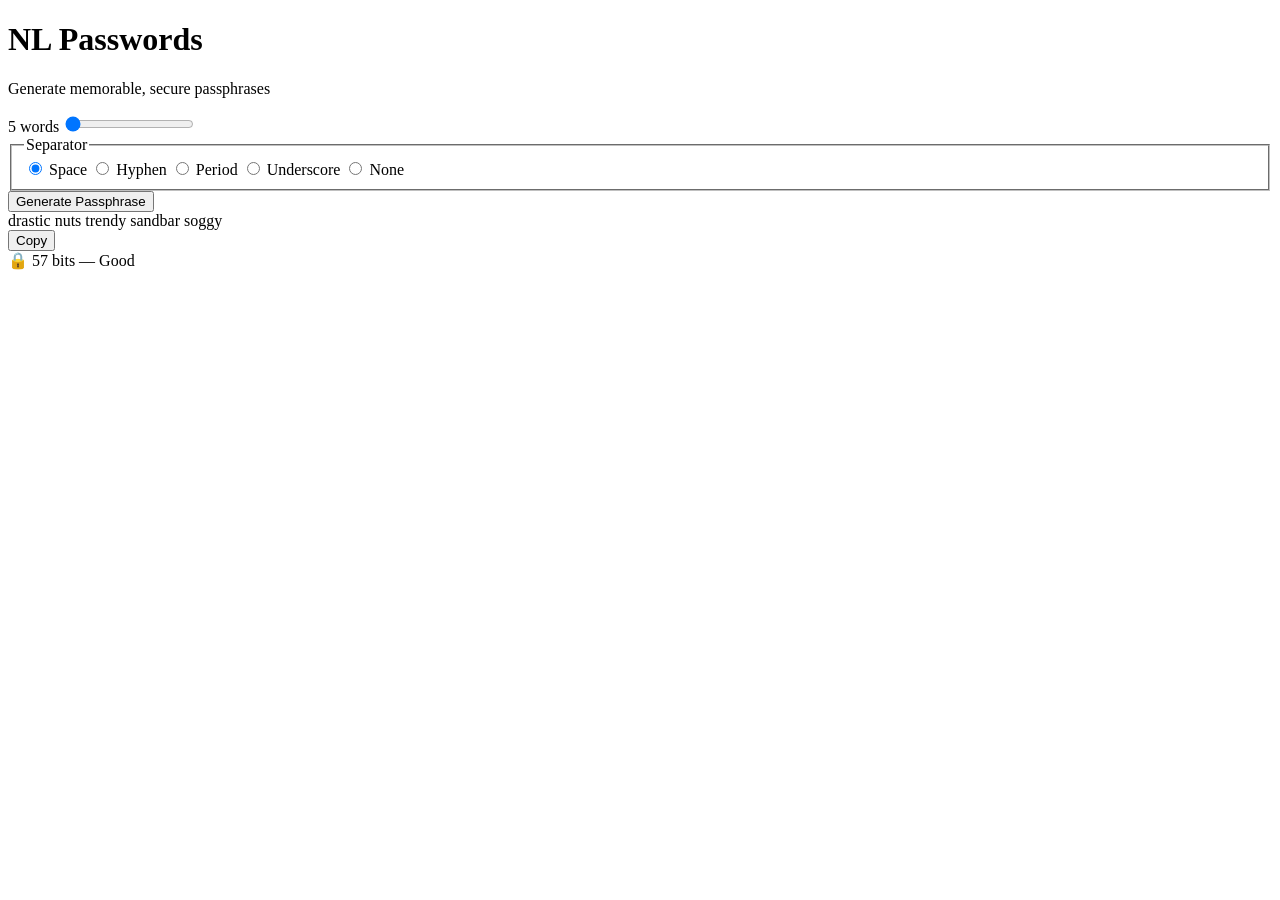
==== src/index.html @ f70224d8 "Add page markup for src/index.html with full UI structure Co-Authored-By: Claude Opus 4.6 <noreply@a" ====
<!DOCTYPE html>
<html lang="en">
<head>
  <meta charset="UTF-8">
  <meta name="viewport" content="width=device-width, initial-scale=1.0">
  <title>NL Passwords — Memorable Passphrase Generator</title>
  <link rel="stylesheet" href="style.css">
</head>
<body>
  <main class="card">
    <h1>NL Passwords</h1>
    <p class="tagline">Generate memorable, secure passphrases</p>

    <div class="control-group">
      <label for="word-count" id="word-count-label">5 words</label>
      <input type="range" id="word-count" min="5" max="10" value="5">
    </div>

    <fieldset class="separator-picker">
      <legend>Separator</legend>
      <label><input type="radio" name="separator" value=" " checked> Space</label>
      <label><input type="radio" name="separator" value="-"> Hyphen</label>
      <label><input type="radio" name="separator" value="."> Period</label>
      <label><input type="radio" name="separator" value="_"> Underscore</label>
      <label><input type="radio" name="separator" value=""> None</label>
    </fieldset>

    <button id="generate-btn" type="button">Generate Passphrase</button>

    <div id="passphrase-display" aria-live="polite"></div>

    <div class="copy-row">
      <button id="copy-btn" type="button">Copy</button>
      <span id="copy-feedback" aria-live="polite"></span>
    </div>

    <div id="entropy-display" class="entropy"></div>
  </main>

  <script src="words.js"></script>
  <script src="app.js"></script>
</body>
</html>
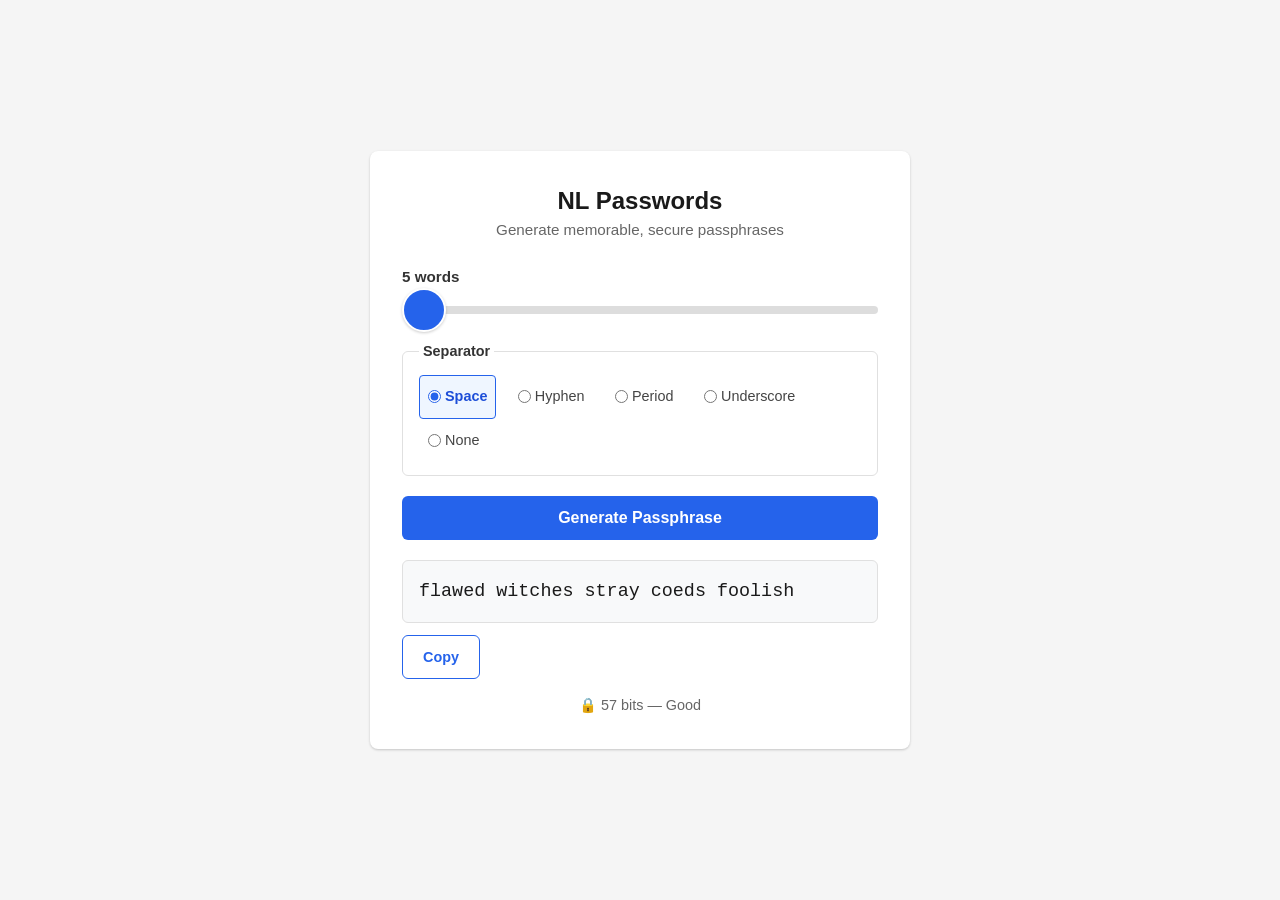
==== commit 23181dbf: "Enforce light-only color scheme (no dark mode for v1) Add color-scheme: light to :root in CSS and <m" ====
--- a/src/index.html
+++ b/src/index.html
@@ -3,6 +3,7 @@
 <head>
   <meta charset="UTF-8">
   <meta name="viewport" content="width=device-width, initial-scale=1.0">
+  <meta name="color-scheme" content="light">
   <title>NL Passwords — Memorable Passphrase Generator</title>
   <link rel="stylesheet" href="style.css">
 </head>
--- a/src/style.css
+++ b/src/style.css
@@ -0,0 +1,257 @@
+/* Light color scheme only — dark mode is a non-goal for v1 */
+:root {
+  color-scheme: light;
+}
+
+/* Base reset and defaults */
+*,
+*::before,
+*::after {
+  box-sizing: border-box;
+  margin: 0;
+  padding: 0;
+}
+
+body {
+  font-family: -apple-system, BlinkMacSystemFont, "Segoe UI", Roboto, Helvetica, Arial, sans-serif;
+  background: #f5f5f5;
+  color: #1a1a1a;
+  line-height: 1.5;
+  min-height: 100vh;
+  display: flex;
+  align-items: center;
+  justify-content: center;
+  padding: 1rem;
+}
+
+/* Card container */
+.card {
+  background: #fff;
+  border-radius: 8px;
+  box-shadow: 0 1px 3px rgba(0, 0, 0, 0.12), 0 1px 2px rgba(0, 0, 0, 0.08);
+  max-width: 540px;
+  width: 100%;
+  padding: 2rem;
+}
+
+h1 {
+  font-size: 1.5rem;
+  font-weight: 700;
+  text-align: center;
+  color: #1a1a1a;
+}
+
+.tagline {
+  text-align: center;
+  color: #666;
+  font-size: 0.95rem;
+  margin-bottom: 1.5rem;
+}
+
+/* Word count slider */
+.control-group {
+  margin-bottom: 1.25rem;
+}
+
+.control-group label {
+  display: block;
+  font-weight: 600;
+  font-size: 0.95rem;
+  margin-bottom: 0.5rem;
+  color: #333;
+}
+
+input[type="range"] {
+  -webkit-appearance: none;
+  appearance: none;
+  width: 100%;
+  height: 8px;
+  border-radius: 4px;
+  background: #ddd;
+  outline: none;
+  cursor: pointer;
+}
+
+input[type="range"]::-webkit-slider-thumb {
+  -webkit-appearance: none;
+  appearance: none;
+  width: 44px;
+  height: 44px;
+  border-radius: 50%;
+  background: #2563eb;
+  border: 2px solid #fff;
+  box-shadow: 0 1px 3px rgba(0, 0, 0, 0.2);
+  cursor: pointer;
+}
+
+input[type="range"]::-moz-range-thumb {
+  width: 44px;
+  height: 44px;
+  border-radius: 50%;
+  background: #2563eb;
+  border: 2px solid #fff;
+  box-shadow: 0 1px 3px rgba(0, 0, 0, 0.2);
+  cursor: pointer;
+}
+
+input[type="range"]:focus-visible {
+  outline: 2px solid #2563eb;
+  outline-offset: 4px;
+}
+
+/* Separator picker */
+.separator-picker {
+  border: 1px solid #e0e0e0;
+  border-radius: 6px;
+  padding: 0.75rem 1rem;
+  margin-bottom: 1.25rem;
+  min-width: 0;
+}
+
+.separator-picker legend {
+  font-weight: 600;
+  font-size: 0.9rem;
+  color: #333;
+  padding: 0 0.25rem;
+}
+
+.separator-picker label {
+  display: inline-flex;
+  align-items: center;
+  margin-right: 0.5rem;
+  font-size: 0.9rem;
+  color: #444;
+  cursor: pointer;
+  padding: 0.25rem 0.5rem;
+  min-height: 44px;
+  border-radius: 4px;
+  border: 1px solid transparent;
+  transition: background-color 0.15s, border-color 0.15s, color 0.15s;
+}
+
+.separator-picker label:has(input:checked) {
+  background: #eff6ff;
+  border-color: #2563eb;
+  color: #1d4ed8;
+  font-weight: 600;
+}
+
+.separator-picker input[type="radio"] {
+  margin-right: 0.25rem;
+  accent-color: #2563eb;
+  cursor: pointer;
+}
+
+/* Generate button */
+#generate-btn {
+  display: block;
+  width: 100%;
+  padding: 0.75rem 1.5rem;
+  font-size: 1rem;
+  font-weight: 600;
+  color: #fff;
+  background: #2563eb;
+  border: none;
+  border-radius: 6px;
+  cursor: pointer;
+  min-height: 44px;
+  margin-bottom: 1.25rem;
+}
+
+#generate-btn:hover {
+  background: #1d4ed8;
+}
+
+#generate-btn:active {
+  background: #1e40af;
+}
+
+#generate-btn:focus-visible {
+  outline: 2px solid #2563eb;
+  outline-offset: 2px;
+}
+
+/* Passphrase display */
+#passphrase-display {
+  font-family: "SF Mono", "Fira Code", "Fira Mono", "Roboto Mono", "Courier New", monospace;
+  font-size: 1.15rem;
+  line-height: 1.6;
+  word-break: break-all;
+  background: #f8f9fa;
+  border: 1px solid #e0e0e0;
+  border-radius: 6px;
+  padding: 1rem;
+  min-height: 3.5rem;
+  margin-bottom: 0.75rem;
+  color: #1a1a1a;
+  user-select: all;
+}
+
+/* Copy row */
+.copy-row {
+  display: flex;
+  align-items: center;
+  flex-wrap: wrap;
+  gap: 0.75rem;
+  margin-bottom: 1rem;
+}
+
+#copy-btn {
+  padding: 0.5rem 1.25rem;
+  font-size: 0.9rem;
+  font-weight: 600;
+  color: #2563eb;
+  background: #fff;
+  border: 1px solid #2563eb;
+  border-radius: 6px;
+  cursor: pointer;
+  min-height: 44px;
+}
+
+#copy-btn:hover {
+  background: #eff6ff;
+}
+
+#copy-btn:active {
+  background: #dbeafe;
+}
+
+#copy-btn:focus-visible {
+  outline: 2px solid #2563eb;
+  outline-offset: 2px;
+}
+
+#copy-feedback {
+  font-size: 0.85rem;
+  color: #16a34a;
+  font-weight: 500;
+}
+
+/* Entropy display */
+.entropy {
+  text-align: center;
+  font-size: 0.9rem;
+  color: #666;
+}
+
+/* Responsive adjustments */
+@media (max-width: 480px) {
+  body {
+    padding: 0.5rem;
+    align-items: flex-start;
+    padding-top: 1rem;
+  }
+
+  .card {
+    padding: 1.25rem;
+  }
+
+  .separator-picker label {
+    display: flex;
+    margin-right: 0;
+  }
+
+  #passphrase-display {
+    font-size: 1rem;
+  }
+}
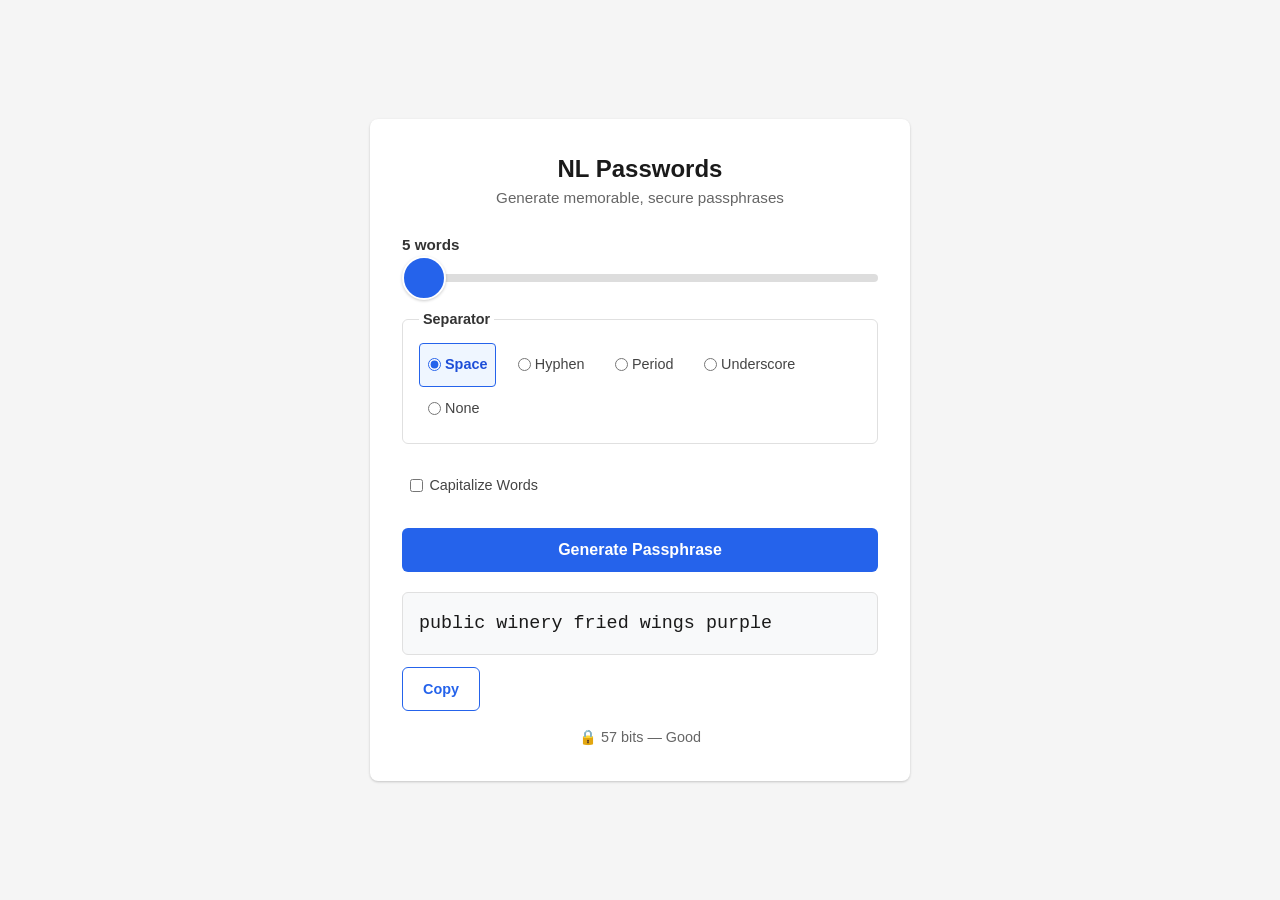
==== commit 729c5050: "Add capitalize toggle for passphrase words Add capitalizeWord() function and a checkbox UI control t" ====
--- a/src/index.html
+++ b/src/index.html
@@ -26,6 +26,10 @@
       <label><input type="radio" name="separator" value=""> None</label>
     </fieldset>
 
+    <div class="capitalize-toggle">
+      <label><input type="checkbox" id="capitalize"> Capitalize Words</label>
+    </div>
+
     <button id="generate-btn" type="button">Generate Passphrase</button>
 
     <div id="passphrase-display" aria-live="polite"></div>
--- a/src/style.css
+++ b/src/style.css
@@ -142,6 +142,27 @@
   cursor: pointer;
 }
 
+/* Capitalize toggle */
+.capitalize-toggle {
+  margin-bottom: 1.25rem;
+}
+
+.capitalize-toggle label {
+  display: inline-flex;
+  align-items: center;
+  font-size: 0.9rem;
+  color: #444;
+  cursor: pointer;
+  padding: 0.25rem 0.5rem;
+  min-height: 44px;
+}
+
+.capitalize-toggle input[type="checkbox"] {
+  margin-right: 0.4rem;
+  accent-color: #2563eb;
+  cursor: pointer;
+}
+
 /* Generate button */
 #generate-btn {
   display: block;
@@ -214,6 +235,7 @@
 
 #copy-btn:active {
   background: #dbeafe;
+  color: #1d4ed8;
 }
 
 #copy-btn:focus-visible {
@@ -223,7 +245,7 @@
 
 #copy-feedback {
   font-size: 0.85rem;
-  color: #16a34a;
+  color: #15803d;
   font-weight: 500;
 }
 
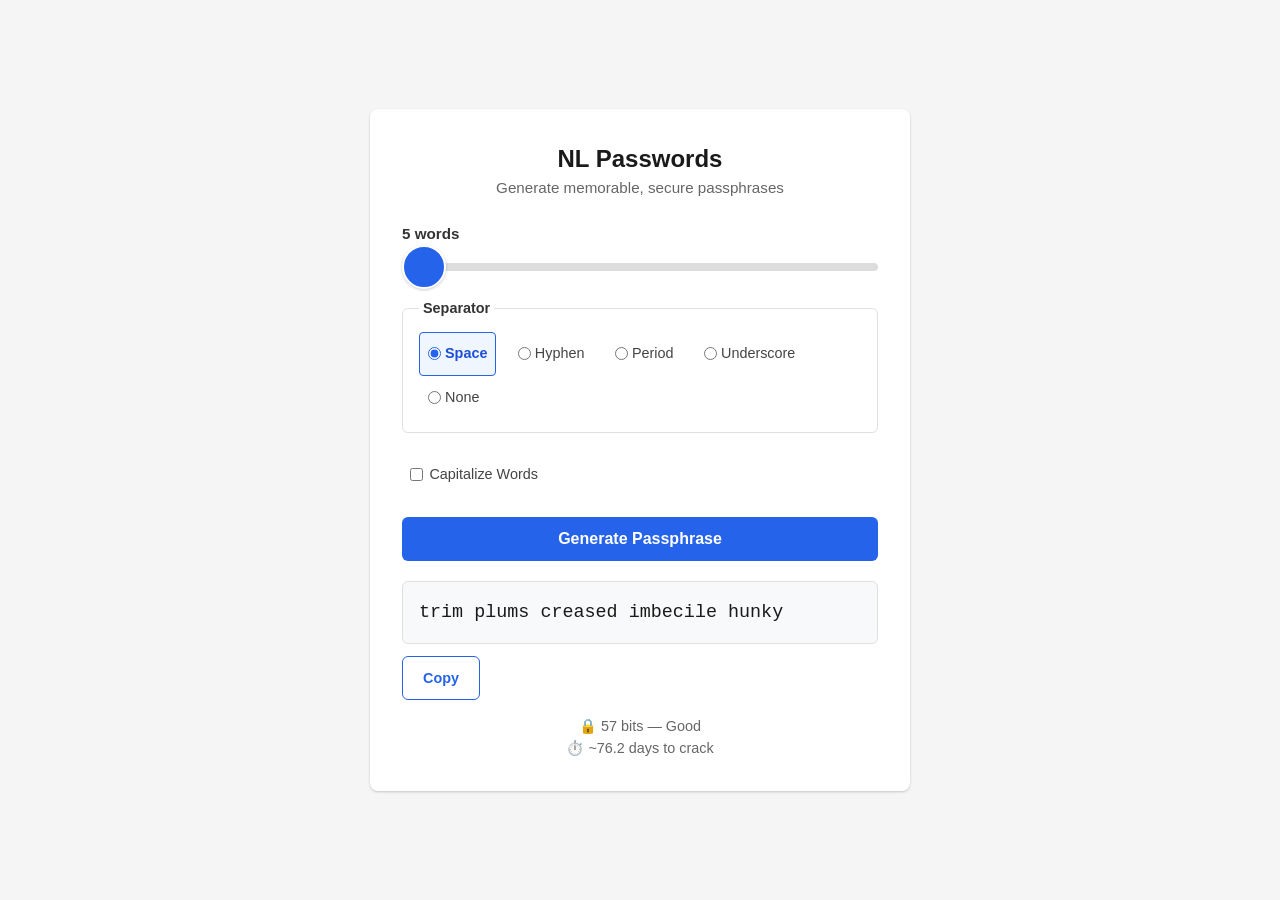
==== commit a333a9ae: "Add #crack-time-display element in index.html Add the missing DOM element that app.js already refere" ====
--- a/src/index.html
+++ b/src/index.html
@@ -40,6 +40,7 @@
     </div>
 
     <div id="entropy-display" class="entropy"></div>
+    <div id="crack-time-display" class="entropy"></div>
   </main>
 
   <script src="words.js"></script>
